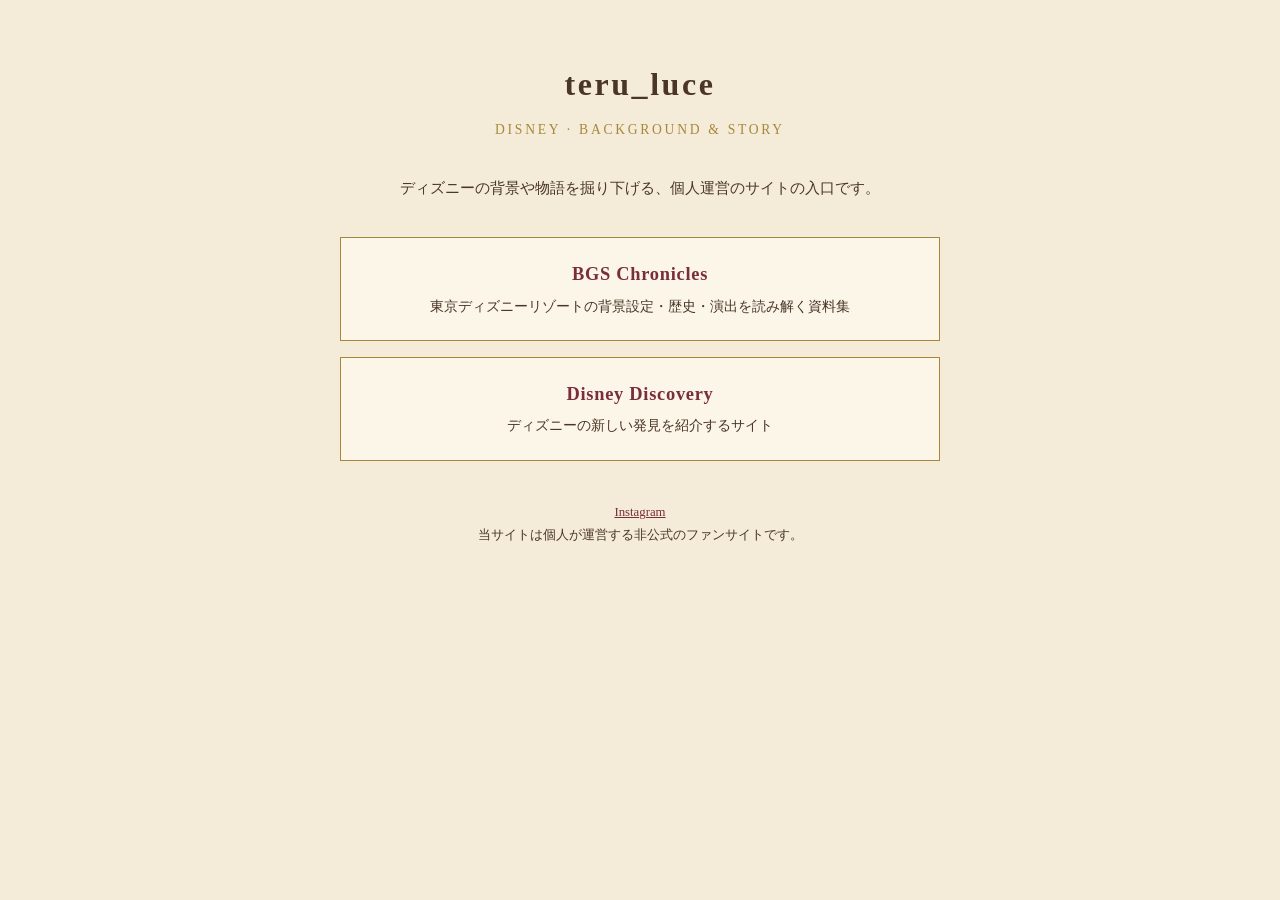
==== index.html @ 6337cf61 "Add initial index.html for teru_luce site" ====
<!DOCTYPE html>
<html lang="ja">
<head>
<meta charset="UTF-8">
<meta name="viewport" content="width=device-width, initial-scale=1.0">
<title>teru_luce｜ディズニーの背景と物語を読み解くサイト</title>
<meta name="description" content="teru_luce が運営するディズニー系サイトの入口。東京ディズニーリゾートの背景設定を掘り下げる「BGS Chronicles」と、「Disney Discovery」へご案内します。">
<link rel="canonical" href="https://teruluce.github.io/">
<meta name="robots" content="index, follow">
<meta property="og:type" content="website">
<meta property="og:site_name" content="teru_luce">
<meta property="og:title" content="teru_luce">
<meta property="og:description" content="ディズニーの背景と物語を読み解くサイトの入口。">
<meta property="og:url" content="https://teruluce.github.io/">
<meta property="og:locale" content="ja_JP">
<script type="application/ld+json">
{
  "@context": "https://schema.org",
  "@type": "WebSite",
  "name": "teru_luce",
  "alternateName": "teru_luce_",
  "url": "https://teruluce.github.io/"
}
</script>
<style>
  :root { --paper:#f4ecd8; --ink:#4a3526; --burgundy:#7a2e3a; --gold:#a8873d; }
  * { box-sizing: border-box; }
  body { margin:0; background:var(--paper); color:var(--ink);
         font-family: "Hiragino Mincho ProN","Yu Mincho",Georgia,serif;
         line-height:1.8; }
  main { max-width:640px; margin:0 auto; padding:56px 20px 40px; text-align:center; }
  h1 { font-size:2rem; letter-spacing:.08em; margin:0 0 4px; }
  .sub { color:var(--gold); font-size:.85rem; letter-spacing:.2em; margin-bottom:32px; }
  .lead { font-size:.95rem; margin-bottom:36px; }
  .card { display:block; text-decoration:none; color:inherit; background:#fbf6e8;
          border:1px solid var(--gold); padding:20px 18px; margin:0 0 16px; }
  .card strong { display:block; color:var(--burgundy); font-size:1.15rem; letter-spacing:.04em; }
  .card span { font-size:.88rem; }
  .card:hover { background:#fff; }
  footer { margin-top:40px; font-size:.8rem; }
  footer a { color:var(--burgundy); }
</style>
</head>
<body>
<main>
  <h1>teru_luce</h1>
  <div class="sub">DISNEY · BACKGROUND &amp; STORY</div>
  <p class="lead">ディズニーの背景や物語を掘り下げる、個人運営のサイトの入口です。</p>

  <a class="card" href="https://teruluce.github.io/disney-bgs/">
    <strong>BGS Chronicles</strong>
    <span>東京ディズニーリゾートの背景設定・歴史・演出を読み解く資料集</span>
  </a>

  <a class="card" href="https://teruluce.github.io/disney-discovery/">
    <strong>Disney Discovery</strong>
    <span>ディズニーの新しい発見を紹介するサイト</span>
  </a>

  <footer>
    <a href="https://www.instagram.com/teru_luce_">Instagram</a><br>
    当サイトは個人が運営する非公式のファンサイトです。
  </footer>
</main>
</body>
</html>
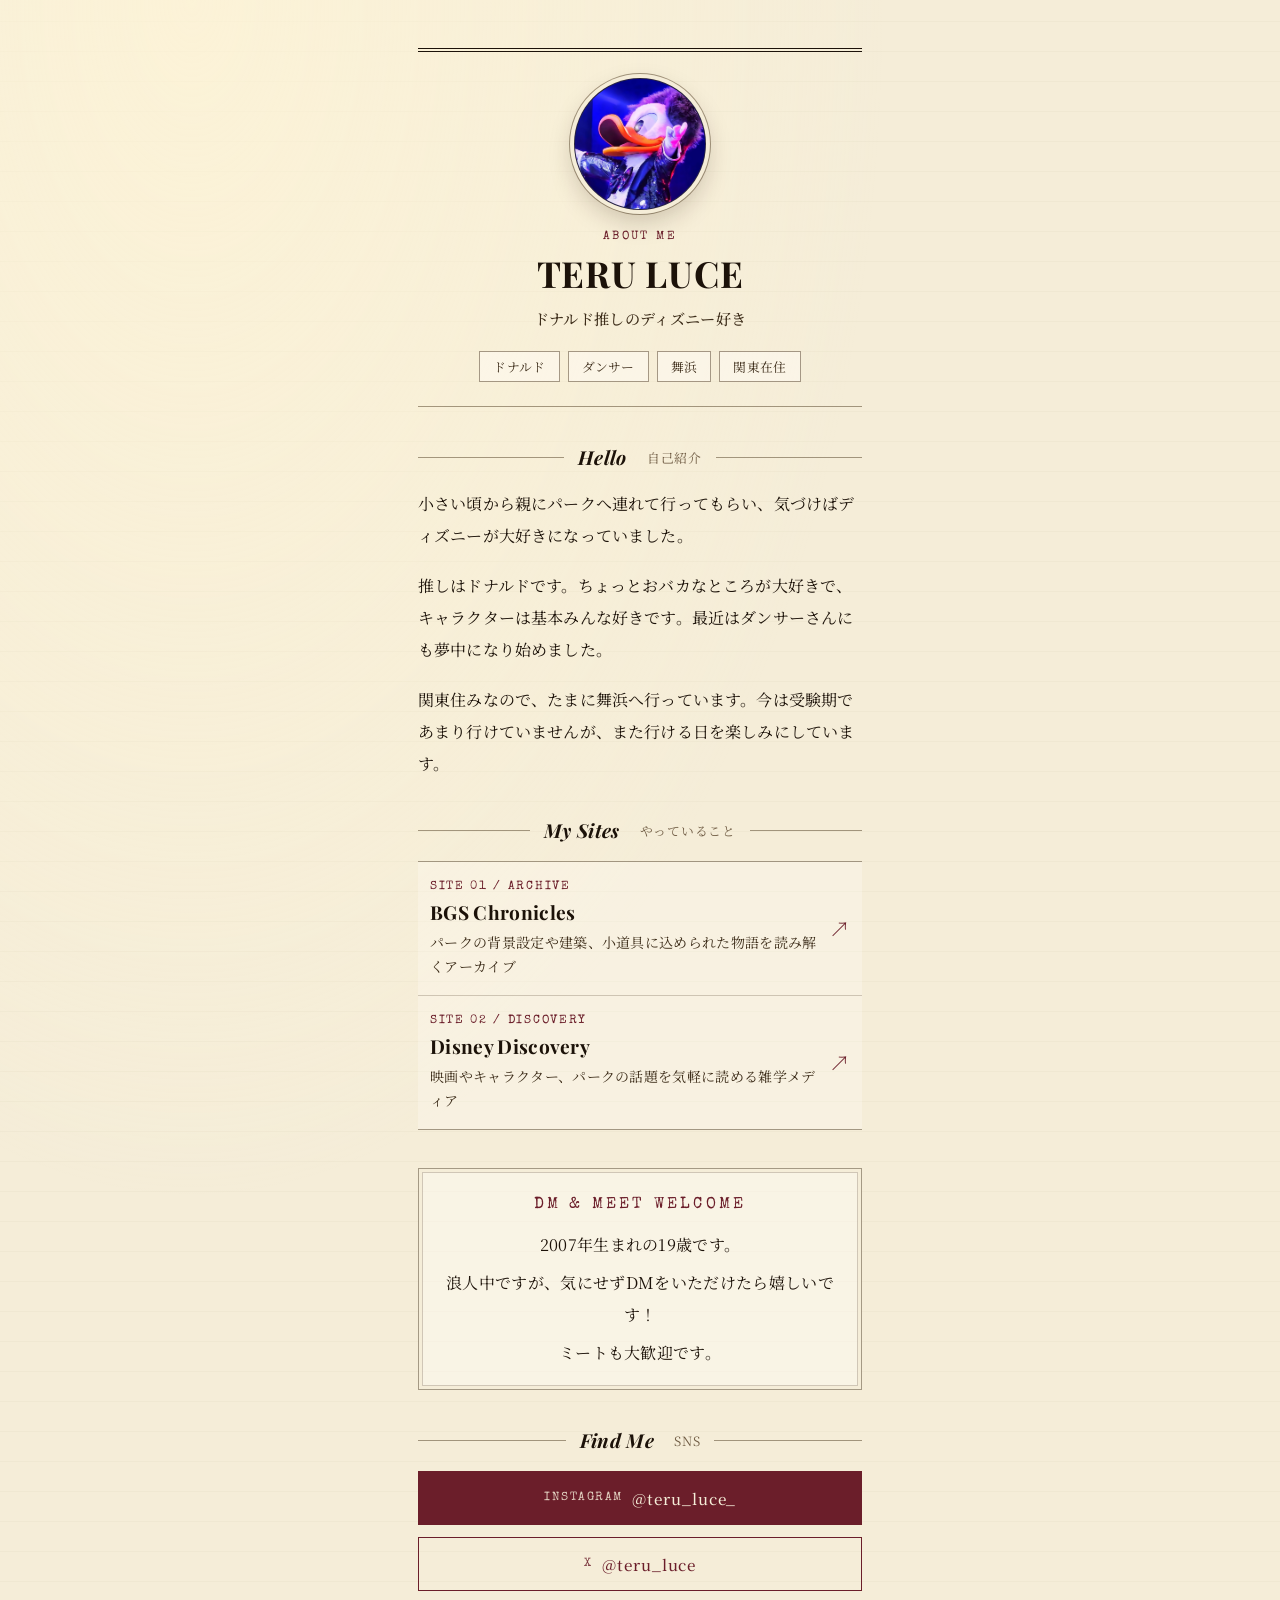
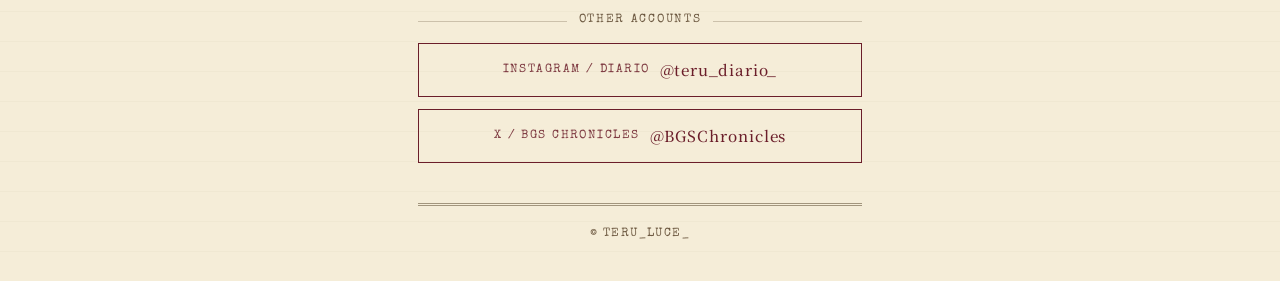
==== commit 32f57d64: "Add files via upload" ====
--- a/index.html
+++ b/index.html
@@ -1,66 +1,372 @@
 <!DOCTYPE html>
 <html lang="ja">
 <head>
-<meta charset="UTF-8">
-<meta name="viewport" content="width=device-width, initial-scale=1.0">
-<title>teru_luce｜ディズニーの背景と物語を読み解くサイト</title>
-<meta name="description" content="teru_luce が運営するディズニー系サイトの入口。東京ディズニーリゾートの背景設定を掘り下げる「BGS Chronicles」と、「Disney Discovery」へご案内します。">
-<link rel="canonical" href="https://teruluce.github.io/">
-<meta name="robots" content="index, follow">
-<meta property="og:type" content="website">
-<meta property="og:site_name" content="teru_luce">
-<meta property="og:title" content="teru_luce">
-<meta property="og:description" content="ディズニーの背景と物語を読み解くサイトの入口。">
-<meta property="og:url" content="https://teruluce.github.io/">
-<meta property="og:locale" content="ja_JP">
-<script type="application/ld+json">
-{
-  "@context": "https://schema.org",
-  "@type": "WebSite",
-  "name": "teru_luce",
-  "alternateName": "teru_luce_",
-  "url": "https://teruluce.github.io/"
-}
-</script>
-<style>
-  :root { --paper:#f4ecd8; --ink:#4a3526; --burgundy:#7a2e3a; --gold:#a8873d; }
-  * { box-sizing: border-box; }
-  body { margin:0; background:var(--paper); color:var(--ink);
-         font-family: "Hiragino Mincho ProN","Yu Mincho",Georgia,serif;
-         line-height:1.8; }
-  main { max-width:640px; margin:0 auto; padding:56px 20px 40px; text-align:center; }
-  h1 { font-size:2rem; letter-spacing:.08em; margin:0 0 4px; }
-  .sub { color:var(--gold); font-size:.85rem; letter-spacing:.2em; margin-bottom:32px; }
-  .lead { font-size:.95rem; margin-bottom:36px; }
-  .card { display:block; text-decoration:none; color:inherit; background:#fbf6e8;
-          border:1px solid var(--gold); padding:20px 18px; margin:0 0 16px; }
-  .card strong { display:block; color:var(--burgundy); font-size:1.15rem; letter-spacing:.04em; }
-  .card span { font-size:.88rem; }
-  .card:hover { background:#fff; }
-  footer { margin-top:40px; font-size:.8rem; }
-  footer a { color:var(--burgundy); }
-</style>
+  <meta charset="UTF-8">
+  <meta name="viewport" content="width=device-width, initial-scale=1, viewport-fit=cover">
+  <title>TERU LUCE｜ドナルド推しのディズニー好き</title>
+  <meta name="description" content="ドナルド推しのディズニー好き、TERU LUCEの自己紹介ページ。パークの背景を読み解くBGS Chroniclesと、雑学メディアDisney Discoveryを運営しています。DM・ミート歓迎。">
+  <meta name="author" content="TERU_LUCE_">
+  <meta name="robots" content="index, follow">
+  <link rel="canonical" href="https://teruluce.github.io/aboutme/">
+  <link rel="icon" href="favicon.svg" type="image/svg+xml">
+  <meta property="og:type" content="profile">
+  <meta property="og:url" content="https://teruluce.github.io/aboutme/">
+  <meta property="og:title" content="TERU LUCE｜ドナルド推しのディズニー好き">
+  <meta property="og:description" content="ドナルド推しのディズニー好きの自己紹介と、運営しているディズニーサイトのご案内。">
+  <meta property="og:image" content="https://teruluce.github.io/aboutme/teru-profile-card.jpg">
+  <meta property="og:image:alt" content="ステージ衣装のドナルドダック">
+  <meta property="og:site_name" content="TERU LUCE">
+  <meta property="og:locale" content="ja_JP">
+  <meta name="twitter:card" content="summary_large_image">
+  <meta name="twitter:title" content="TERU LUCE｜ドナルド推しのディズニー好き">
+  <meta name="twitter:description" content="ドナルド推しのディズニー好きの自己紹介と、運営しているディズニーサイトのご案内。">
+  <meta name="twitter:image" content="https://teruluce.github.io/aboutme/teru-profile-card.jpg">
+  <meta name="twitter:image:alt" content="ステージ衣装のドナルドダック">
+  <meta name="theme-color" content="#f5edd8">
+  <link rel="preconnect" href="https://fonts.googleapis.com">
+  <link rel="preconnect" href="https://fonts.gstatic.com" crossorigin>
+  <link href="https://fonts.googleapis.com/css2?family=Noto+Serif+JP:wght@300;400;500;600&family=Playfair+Display:ital,wght@0,600;0,700;1,600&family=Special+Elite&display=swap" rel="stylesheet">
+  <style>
+    :root {
+      color-scheme: light;
+      --paper: #f5edd8;
+      --ink: #1c1209;
+      --ink-soft: #3d2d1a;
+      --bordeaux: #6b1e2a;
+      --muted: #6e5a42;
+      --border: rgba(60, 40, 15, .22);
+      --border-strong: rgba(60, 40, 15, .45);
+      --ease: cubic-bezier(.16, 1, .3, 1);
+    }
+    *, *::before, *::after { box-sizing: border-box; }
+    html { background: var(--paper); -webkit-text-size-adjust: 100%; text-size-adjust: 100%; }
+    body {
+      margin: 0;
+      color: var(--ink);
+      font-family: "Noto Serif JP", serif;
+      font-weight: 400;
+      line-height: 1.9;
+      letter-spacing: .02em;
+      -webkit-font-smoothing: antialiased;
+      background:
+        radial-gradient(ellipse at 15% 0%, rgba(255, 245, 215, .7), transparent 45%),
+        repeating-linear-gradient(0deg, transparent 0 29px, rgba(88, 65, 34, .03) 29px 30px),
+        var(--paper);
+      min-height: 100vh;
+    }
+    a { color: inherit; }
+    img { -webkit-user-drag: none; -webkit-touch-callout: none; }
+    :focus-visible { outline: 2px solid var(--bordeaux); outline-offset: 3px; }
+
+    .wrap {
+      width: 100%;
+      max-width: 480px;
+      margin: 0 auto;
+      padding: 22px 18px calc(36px + env(safe-area-inset-bottom));
+    }
+
+    /* ---------- プロフィールヘッダー ---------- */
+    .hero {
+      text-align: center;
+      border-top: 4px double var(--ink);
+      border-bottom: 1px solid var(--border-strong);
+      padding: 26px 0 24px;
+    }
+    .avatar {
+      position: relative;
+      width: 132px;
+      height: 132px;
+      margin: 0 auto 18px;
+      border-radius: 50%;
+      overflow: hidden;
+      background: #1a1f6b;
+      border: 1px solid var(--border-strong);
+      box-shadow: 0 0 0 4px var(--paper), 0 0 0 5px var(--border-strong), 0 10px 26px rgba(40, 20, 5, .22);
+    }
+    .avatar img {
+      display: block;
+      width: 100%;
+      height: 100%;
+      object-fit: cover;
+      transform: scale(1.4);
+      transform-origin: 85% 15%;
+    }
+    .eyebrow {
+      font: 12px/1.6 "Special Elite", monospace;
+      letter-spacing: .2em;
+      color: var(--bordeaux);
+      margin: 0 0 6px;
+    }
+    h1 {
+      margin: 0;
+      font: 700 2.25rem/1.15 "Playfair Display", serif;
+      letter-spacing: .02em;
+    }
+    .tagline {
+      margin: 10px 0 0;
+      font-size: .95rem;
+      font-weight: 500;
+      color: var(--ink-soft);
+    }
+    .chips {
+      display: flex;
+      flex-wrap: wrap;
+      justify-content: center;
+      gap: 8px;
+      margin: 18px 0 0;
+      padding: 0;
+      list-style: none;
+    }
+    .chips li {
+      padding: 3px 13px;
+      border: 1px solid var(--border-strong);
+      background: rgba(255, 252, 245, .5);
+      font-size: .8rem;
+      line-height: 1.8;
+      color: var(--ink-soft);
+    }
+
+    /* ---------- セクション共通 ---------- */
+    .section { margin-top: 38px; }
+    .section-title {
+      display: flex;
+      align-items: center;
+      gap: 14px;
+      margin: 0 0 18px;
+      font: italic 700 1.2rem/1.3 "Playfair Display", serif;
+      justify-content: center;
+    }
+    .section-title::before, .section-title::after {
+      content: "";
+      flex: 1;
+      height: 1px;
+      background: var(--border-strong);
+    }
+    .section-title small {
+      font: 400 .8rem "Noto Serif JP", serif;
+      font-style: normal;
+      color: var(--muted);
+      margin-left: 6px;
+      letter-spacing: .06em;
+    }
+
+    /* ---------- 自己紹介 ---------- */
+    .about p {
+      margin: 0 0 1.1em;
+      font-size: 1rem;
+      line-height: 2;
+      letter-spacing: .01em;
+    }
+    .about p:last-child { margin-bottom: 0; }
+
+    /* ---------- サイト（about me の行スタイル） ---------- */
+    .row-list {
+      margin: 0;
+      padding: 0;
+      list-style: none;
+      border-top: 1px solid var(--border-strong);
+      border-bottom: 1px solid var(--border-strong);
+      background: rgba(255, 252, 245, .3);
+    }
+    .row-list li + li { border-top: 1px solid var(--border); }
+    .row {
+      display: grid;
+      grid-template-columns: 1fr auto;
+      align-items: center;
+      column-gap: 12px;
+      min-height: 76px;
+      padding: 16px 12px;
+      text-decoration: none;
+      -webkit-tap-highlight-color: rgba(107, 30, 42, .12);
+      transition: background .2s;
+    }
+    .row:active, .row:hover { background: rgba(107, 30, 42, .06); }
+    .row-label {
+      font: 12px/1.6 "Special Elite", monospace;
+      letter-spacing: .14em;
+      color: var(--bordeaux);
+    }
+    .row-title {
+      font: 700 1.2rem/1.4 "Playfair Display", serif;
+      margin: 2px 0 4px;
+    }
+    .row-desc {
+      font-size: .875rem;
+      line-height: 1.75;
+      color: var(--ink-soft);
+    }
+    .row-arrow {
+      font-size: 1.3rem;
+      color: var(--bordeaux);
+      line-height: 1;
+    }
+
+    /* ---------- メッセージ ---------- */
+    .message {
+      padding: 20px 18px;
+      border: 1px solid var(--border-strong);
+      background: rgba(255, 252, 245, .45);
+      box-shadow: inset 0 0 0 3px var(--paper), inset 0 0 0 4px var(--border);
+      text-align: center;
+    }
+    .message .eyebrow { margin-bottom: 8px; }
+    .message p { margin: 0; font-size: 1rem; line-height: 2; }
+    .message p + p { margin-top: .4em; }
+
+    /* ---------- SNS ---------- */
+    .sns { display: flex; flex-direction: column; gap: 12px; }
+    .sns-btn {
+      display: flex;
+      align-items: center;
+      justify-content: center;
+      gap: 10px;
+      min-height: 54px;
+      padding: 12px 16px;
+      border: 1px solid var(--bordeaux);
+      background: var(--bordeaux);
+      color: var(--paper);
+      text-decoration: none;
+      font: 500 .95rem/1.4 "Noto Serif JP", serif;
+      letter-spacing: .06em;
+      -webkit-tap-highlight-color: transparent;
+      transition: transform .2s var(--ease), background .2s;
+    }
+    .sns-btn:active { transform: scale(.985); background: #501b24; }
+    .sns-btn.alt { background: transparent; color: var(--bordeaux); }
+    .sns-btn.alt:active { background: rgba(107, 30, 42, .08); }
+    .sns-btn span:first-child { font: 12px "Special Elite", monospace; letter-spacing: .12em; opacity: .85; }
+    .sns-divider {
+      display: flex;
+      align-items: center;
+      gap: 12px;
+      margin: 8px 0 0;
+    }
+    .sns-divider::before, .sns-divider::after {
+      content: "";
+      flex: 1;
+      height: 1px;
+      background: var(--border);
+    }
+    .sns-divider em {
+      font: normal 12px/1.6 "Special Elite", monospace;
+      letter-spacing: .14em;
+      color: var(--muted);
+    }
+
+    /* ---------- フッター ---------- */
+    footer {
+      margin-top: 40px;
+      padding-top: 18px;
+      border-top: 3px double var(--border-strong);
+      text-align: center;
+      font: 12px/1.8 "Special Elite", monospace;
+      letter-spacing: .1em;
+      color: var(--muted);
+    }
+
+    /* ---------- 表示アニメ ---------- */
+    @media (prefers-reduced-motion: no-preference) {
+      .hero, .section {
+        animation: rise .7s var(--ease) both;
+      }
+      .section:nth-of-type(1) { animation-delay: .08s; }
+      .section:nth-of-type(2) { animation-delay: .16s; }
+      .section:nth-of-type(3) { animation-delay: .24s; }
+      .section:nth-of-type(4) { animation-delay: .32s; }
+      @keyframes rise {
+        from { opacity: 0; transform: translateY(14px); }
+        to { opacity: 1; transform: none; }
+      }
+    }
+
+    /* 小さい画面 */
+    @media (max-width: 360px) {
+      .wrap { padding-left: 14px; padding-right: 14px; }
+      h1 { font-size: 2rem; }
+    }
+    /* 大きい画面でも中央のカラムとして見せる */
+    @media (min-width: 641px) {
+      .wrap { padding-top: 48px; }
+    }
+  </style>
 </head>
 <body>
-<main>
-  <h1>teru_luce</h1>
-  <div class="sub">DISNEY · BACKGROUND &amp; STORY</div>
-  <p class="lead">ディズニーの背景や物語を掘り下げる、個人運営のサイトの入口です。</p>
-
-  <a class="card" href="https://teruluce.github.io/disney-bgs/">
-    <strong>BGS Chronicles</strong>
-    <span>東京ディズニーリゾートの背景設定・歴史・演出を読み解く資料集</span>
-  </a>
-
-  <a class="card" href="https://teruluce.github.io/disney-discovery/">
-    <strong>Disney Discovery</strong>
-    <span>ディズニーの新しい発見を紹介するサイト</span>
-  </a>
-
-  <footer>
-    <a href="https://www.instagram.com/teru_luce_">Instagram</a><br>
-    当サイトは個人が運営する非公式のファンサイトです。
-  </footer>
-</main>
+  <main class="wrap">
+
+    <header class="hero">
+      <div class="avatar">
+        <img src="teru-profile.jpg" alt="ステージ衣装を着たドナルドダック" width="132" height="132" decoding="async" fetchpriority="high">
+      </div>
+      <p class="eyebrow">ABOUT ME</p>
+      <h1>TERU LUCE</h1>
+      <p class="tagline">ドナルド推しのディズニー好き</p>
+      <ul class="chips" aria-label="好きなもの">
+        <li>ドナルド</li>
+        <li>ダンサー</li>
+        <li>舞浜</li>
+        <li>関東在住</li>
+      </ul>
+    </header>
+
+    <section class="section about" aria-label="自己紹介">
+      <h2 class="section-title">Hello<small>自己紹介</small></h2>
+      <p>小さい頃から親にパークへ連れて行ってもらい、気づけばディズニーが大好きになっていました。</p>
+      <p>推しはドナルドです。ちょっとおバカなところが大好きで、キャラクターは基本みんな好きです。最近はダンサーさんにも夢中になり始めました。</p>
+      <p>関東住みなので、たまに舞浜へ行っています。今は受験期であまり行けていませんが、また行ける日を楽しみにしています。</p>
+    </section>
+
+    <section class="section" aria-label="運営しているサイト">
+      <h2 class="section-title">My Sites<small>やっていること</small></h2>
+      <ul class="row-list">
+        <li>
+          <a class="row" href="https://teruluce.github.io/disney-bgs/">
+            <div>
+              <div class="row-label">SITE 01 / ARCHIVE</div>
+              <div class="row-title">BGS Chronicles</div>
+              <div class="row-desc">パークの背景設定や建築、小道具に込められた物語を読み解くアーカイブ</div>
+            </div>
+            <span class="row-arrow" aria-hidden="true">↗</span>
+          </a>
+        </li>
+        <li>
+          <a class="row" href="https://teruluce.github.io/disney-discovery/">
+            <div>
+              <div class="row-label">SITE 02 / DISCOVERY</div>
+              <div class="row-title">Disney Discovery</div>
+              <div class="row-desc">映画やキャラクター、パークの話題を気軽に読める雑学メディア</div>
+            </div>
+            <span class="row-arrow" aria-hidden="true">↗</span>
+          </a>
+        </li>
+      </ul>
+    </section>
+
+    <section class="section" aria-label="メッセージ">
+      <div class="message">
+        <p class="eyebrow">DM &amp; MEET WELCOME</p>
+        <p>2007年生まれの19歳です。</p>
+        <p>浪人中ですが、気にせずDMをいただけたら嬉しいです！</p>
+        <p>ミートも大歓迎です。</p>
+      </div>
+    </section>
+
+    <section class="section" aria-label="SNS">
+      <h2 class="section-title">Find Me<small>SNS</small></h2>
+      <div class="sns">
+        <a class="sns-btn" href="https://www.instagram.com/teru_luce_/" target="_blank" rel="noopener noreferrer"><span>INSTAGRAM</span><span>@teru_luce_</span></a>
+        <a class="sns-btn alt" href="https://x.com/teru_luce" target="_blank" rel="noopener noreferrer"><span>X</span><span>@teru_luce</span></a>
+
+        <div class="sns-divider" role="separator"><em>OTHER ACCOUNTS</em></div>
+
+        <a class="sns-btn alt" href="https://www.instagram.com/teru_diario_/" target="_blank" rel="noopener noreferrer"><span>INSTAGRAM / DIARIO</span><span>@teru_diario_</span></a>
+        <a class="sns-btn alt" href="https://x.com/BGSChronicles" target="_blank" rel="noopener noreferrer"><span>X / BGS CHRONICLES</span><span>@BGSChronicles</span></a>
+      </div>
+    </section>
+
+    <footer>
+      <span>&copy; TERU_LUCE_</span>
+    </footer>
+
+  </main>
 </body>
 </html>
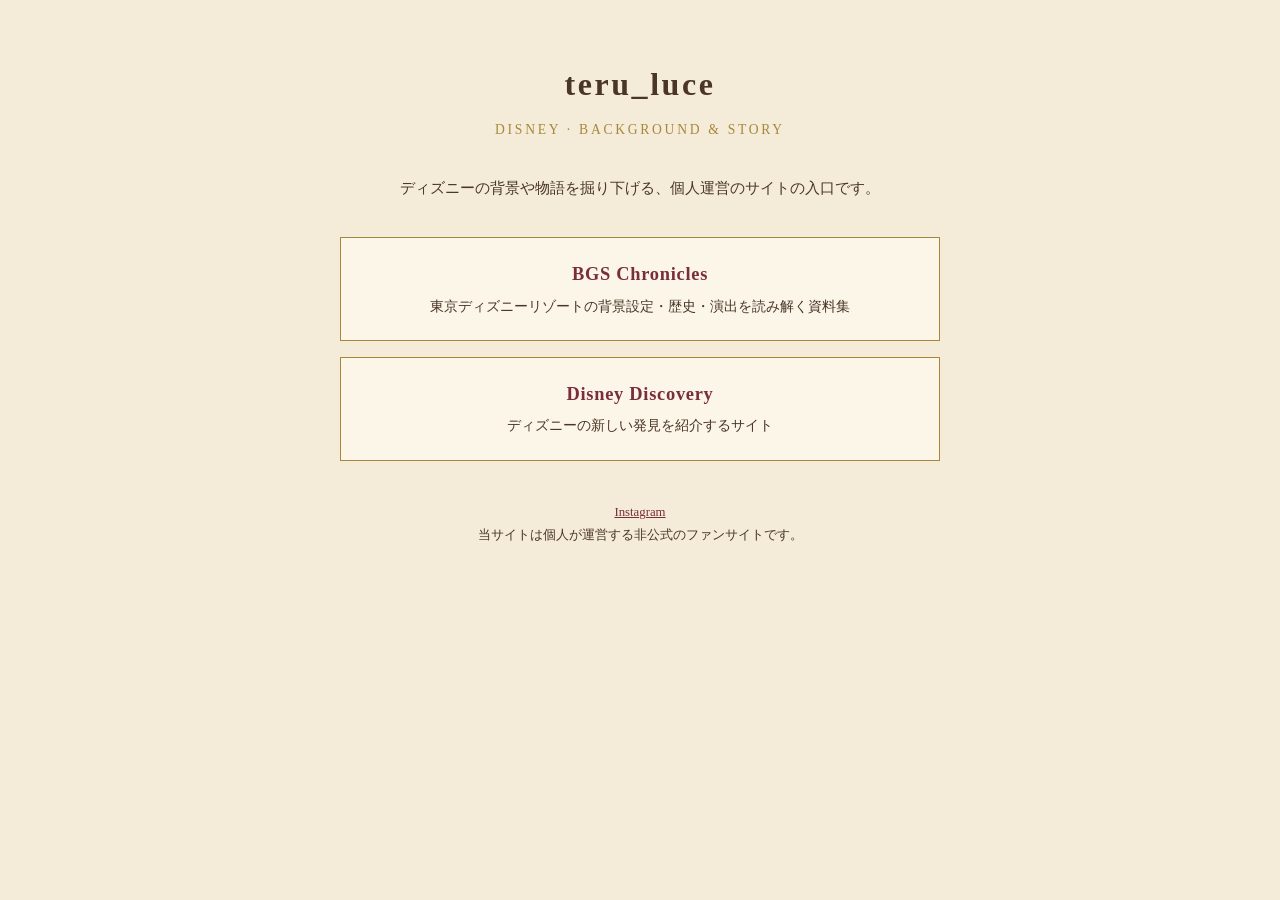
==== commit 86021cae: "Move profile page to /aboutme/ and restore root index The upload put the profile page's files at the" ====
--- a/index.html
+++ b/index.html
@@ -1,372 +1,67 @@
 <!DOCTYPE html>
 <html lang="ja">
 <head>
-  <meta charset="UTF-8">
-  <meta name="viewport" content="width=device-width, initial-scale=1, viewport-fit=cover">
-  <title>TERU LUCE｜ドナルド推しのディズニー好き</title>
-  <meta name="description" content="ドナルド推しのディズニー好き、TERU LUCEの自己紹介ページ。パークの背景を読み解くBGS Chroniclesと、雑学メディアDisney Discoveryを運営しています。DM・ミート歓迎。">
-  <meta name="author" content="TERU_LUCE_">
-  <meta name="robots" content="index, follow">
-  <link rel="canonical" href="https://teruluce.github.io/aboutme/">
-  <link rel="icon" href="favicon.svg" type="image/svg+xml">
-  <meta property="og:type" content="profile">
-  <meta property="og:url" content="https://teruluce.github.io/aboutme/">
-  <meta property="og:title" content="TERU LUCE｜ドナルド推しのディズニー好き">
-  <meta property="og:description" content="ドナルド推しのディズニー好きの自己紹介と、運営しているディズニーサイトのご案内。">
-  <meta property="og:image" content="https://teruluce.github.io/aboutme/teru-profile-card.jpg">
-  <meta property="og:image:alt" content="ステージ衣装のドナルドダック">
-  <meta property="og:site_name" content="TERU LUCE">
-  <meta property="og:locale" content="ja_JP">
-  <meta name="twitter:card" content="summary_large_image">
-  <meta name="twitter:title" content="TERU LUCE｜ドナルド推しのディズニー好き">
-  <meta name="twitter:description" content="ドナルド推しのディズニー好きの自己紹介と、運営しているディズニーサイトのご案内。">
-  <meta name="twitter:image" content="https://teruluce.github.io/aboutme/teru-profile-card.jpg">
-  <meta name="twitter:image:alt" content="ステージ衣装のドナルドダック">
-  <meta name="theme-color" content="#f5edd8">
-  <link rel="preconnect" href="https://fonts.googleapis.com">
-  <link rel="preconnect" href="https://fonts.gstatic.com" crossorigin>
-  <link href="https://fonts.googleapis.com/css2?family=Noto+Serif+JP:wght@300;400;500;600&family=Playfair+Display:ital,wght@0,600;0,700;1,600&family=Special+Elite&display=swap" rel="stylesheet">
-  <style>
-    :root {
-      color-scheme: light;
-      --paper: #f5edd8;
-      --ink: #1c1209;
-      --ink-soft: #3d2d1a;
-      --bordeaux: #6b1e2a;
-      --muted: #6e5a42;
-      --border: rgba(60, 40, 15, .22);
-      --border-strong: rgba(60, 40, 15, .45);
-      --ease: cubic-bezier(.16, 1, .3, 1);
-    }
-    *, *::before, *::after { box-sizing: border-box; }
-    html { background: var(--paper); -webkit-text-size-adjust: 100%; text-size-adjust: 100%; }
-    body {
-      margin: 0;
-      color: var(--ink);
-      font-family: "Noto Serif JP", serif;
-      font-weight: 400;
-      line-height: 1.9;
-      letter-spacing: .02em;
-      -webkit-font-smoothing: antialiased;
-      background:
-        radial-gradient(ellipse at 15% 0%, rgba(255, 245, 215, .7), transparent 45%),
-        repeating-linear-gradient(0deg, transparent 0 29px, rgba(88, 65, 34, .03) 29px 30px),
-        var(--paper);
-      min-height: 100vh;
-    }
-    a { color: inherit; }
-    img { -webkit-user-drag: none; -webkit-touch-callout: none; }
-    :focus-visible { outline: 2px solid var(--bordeaux); outline-offset: 3px; }
-
-    .wrap {
-      width: 100%;
-      max-width: 480px;
-      margin: 0 auto;
-      padding: 22px 18px calc(36px + env(safe-area-inset-bottom));
-    }
-
-    /* ---------- プロフィールヘッダー ---------- */
-    .hero {
-      text-align: center;
-      border-top: 4px double var(--ink);
-      border-bottom: 1px solid var(--border-strong);
-      padding: 26px 0 24px;
-    }
-    .avatar {
-      position: relative;
-      width: 132px;
-      height: 132px;
-      margin: 0 auto 18px;
-      border-radius: 50%;
-      overflow: hidden;
-      background: #1a1f6b;
-      border: 1px solid var(--border-strong);
-      box-shadow: 0 0 0 4px var(--paper), 0 0 0 5px var(--border-strong), 0 10px 26px rgba(40, 20, 5, .22);
-    }
-    .avatar img {
-      display: block;
-      width: 100%;
-      height: 100%;
-      object-fit: cover;
-      transform: scale(1.4);
-      transform-origin: 85% 15%;
-    }
-    .eyebrow {
-      font: 12px/1.6 "Special Elite", monospace;
-      letter-spacing: .2em;
-      color: var(--bordeaux);
-      margin: 0 0 6px;
-    }
-    h1 {
-      margin: 0;
-      font: 700 2.25rem/1.15 "Playfair Display", serif;
-      letter-spacing: .02em;
-    }
-    .tagline {
-      margin: 10px 0 0;
-      font-size: .95rem;
-      font-weight: 500;
-      color: var(--ink-soft);
-    }
-    .chips {
-      display: flex;
-      flex-wrap: wrap;
-      justify-content: center;
-      gap: 8px;
-      margin: 18px 0 0;
-      padding: 0;
-      list-style: none;
-    }
-    .chips li {
-      padding: 3px 13px;
-      border: 1px solid var(--border-strong);
-      background: rgba(255, 252, 245, .5);
-      font-size: .8rem;
-      line-height: 1.8;
-      color: var(--ink-soft);
-    }
-
-    /* ---------- セクション共通 ---------- */
-    .section { margin-top: 38px; }
-    .section-title {
-      display: flex;
-      align-items: center;
-      gap: 14px;
-      margin: 0 0 18px;
-      font: italic 700 1.2rem/1.3 "Playfair Display", serif;
-      justify-content: center;
-    }
-    .section-title::before, .section-title::after {
-      content: "";
-      flex: 1;
-      height: 1px;
-      background: var(--border-strong);
-    }
-    .section-title small {
-      font: 400 .8rem "Noto Serif JP", serif;
-      font-style: normal;
-      color: var(--muted);
-      margin-left: 6px;
-      letter-spacing: .06em;
-    }
-
-    /* ---------- 自己紹介 ---------- */
-    .about p {
-      margin: 0 0 1.1em;
-      font-size: 1rem;
-      line-height: 2;
-      letter-spacing: .01em;
-    }
-    .about p:last-child { margin-bottom: 0; }
-
-    /* ---------- サイト（about me の行スタイル） ---------- */
-    .row-list {
-      margin: 0;
-      padding: 0;
-      list-style: none;
-      border-top: 1px solid var(--border-strong);
-      border-bottom: 1px solid var(--border-strong);
-      background: rgba(255, 252, 245, .3);
-    }
-    .row-list li + li { border-top: 1px solid var(--border); }
-    .row {
-      display: grid;
-      grid-template-columns: 1fr auto;
-      align-items: center;
-      column-gap: 12px;
-      min-height: 76px;
-      padding: 16px 12px;
-      text-decoration: none;
-      -webkit-tap-highlight-color: rgba(107, 30, 42, .12);
-      transition: background .2s;
-    }
-    .row:active, .row:hover { background: rgba(107, 30, 42, .06); }
-    .row-label {
-      font: 12px/1.6 "Special Elite", monospace;
-      letter-spacing: .14em;
-      color: var(--bordeaux);
-    }
-    .row-title {
-      font: 700 1.2rem/1.4 "Playfair Display", serif;
-      margin: 2px 0 4px;
-    }
-    .row-desc {
-      font-size: .875rem;
-      line-height: 1.75;
-      color: var(--ink-soft);
-    }
-    .row-arrow {
-      font-size: 1.3rem;
-      color: var(--bordeaux);
-      line-height: 1;
-    }
-
-    /* ---------- メッセージ ---------- */
-    .message {
-      padding: 20px 18px;
-      border: 1px solid var(--border-strong);
-      background: rgba(255, 252, 245, .45);
-      box-shadow: inset 0 0 0 3px var(--paper), inset 0 0 0 4px var(--border);
-      text-align: center;
-    }
-    .message .eyebrow { margin-bottom: 8px; }
-    .message p { margin: 0; font-size: 1rem; line-height: 2; }
-    .message p + p { margin-top: .4em; }
-
-    /* ---------- SNS ---------- */
-    .sns { display: flex; flex-direction: column; gap: 12px; }
-    .sns-btn {
-      display: flex;
-      align-items: center;
-      justify-content: center;
-      gap: 10px;
-      min-height: 54px;
-      padding: 12px 16px;
-      border: 1px solid var(--bordeaux);
-      background: var(--bordeaux);
-      color: var(--paper);
-      text-decoration: none;
-      font: 500 .95rem/1.4 "Noto Serif JP", serif;
-      letter-spacing: .06em;
-      -webkit-tap-highlight-color: transparent;
-      transition: transform .2s var(--ease), background .2s;
-    }
-    .sns-btn:active { transform: scale(.985); background: #501b24; }
-    .sns-btn.alt { background: transparent; color: var(--bordeaux); }
-    .sns-btn.alt:active { background: rgba(107, 30, 42, .08); }
-    .sns-btn span:first-child { font: 12px "Special Elite", monospace; letter-spacing: .12em; opacity: .85; }
-    .sns-divider {
-      display: flex;
-      align-items: center;
-      gap: 12px;
-      margin: 8px 0 0;
-    }
-    .sns-divider::before, .sns-divider::after {
-      content: "";
-      flex: 1;
-      height: 1px;
-      background: var(--border);
-    }
-    .sns-divider em {
-      font: normal 12px/1.6 "Special Elite", monospace;
-      letter-spacing: .14em;
-      color: var(--muted);
-    }
-
-    /* ---------- フッター ---------- */
-    footer {
-      margin-top: 40px;
-      padding-top: 18px;
-      border-top: 3px double var(--border-strong);
-      text-align: center;
-      font: 12px/1.8 "Special Elite", monospace;
-      letter-spacing: .1em;
-      color: var(--muted);
-    }
-
-    /* ---------- 表示アニメ ---------- */
-    @media (prefers-reduced-motion: no-preference) {
-      .hero, .section {
-        animation: rise .7s var(--ease) both;
-      }
-      .section:nth-of-type(1) { animation-delay: .08s; }
-      .section:nth-of-type(2) { animation-delay: .16s; }
-      .section:nth-of-type(3) { animation-delay: .24s; }
-      .section:nth-of-type(4) { animation-delay: .32s; }
-      @keyframes rise {
-        from { opacity: 0; transform: translateY(14px); }
-        to { opacity: 1; transform: none; }
-      }
-    }
-
-    /* 小さい画面 */
-    @media (max-width: 360px) {
-      .wrap { padding-left: 14px; padding-right: 14px; }
-      h1 { font-size: 2rem; }
-    }
-    /* 大きい画面でも中央のカラムとして見せる */
-    @media (min-width: 641px) {
-      .wrap { padding-top: 48px; }
-    }
-  </style>
+<meta charset="UTF-8">
+<meta name="viewport" content="width=device-width, initial-scale=1.0">
+<title>teru_luce｜ディズニーの背景と物語を読み解くサイト</title>
+<meta name="description" content="teru_luce が運営するディズニー系サイトの入口。東京ディズニーリゾートの背景設定を掘り下げる「BGS Chronicles」と、「Disney Discovery」へご案内します。">
+<link rel="canonical" href="https://teruluce.github.io/">
+<meta name="robots" content="index, follow">
+<meta name="google-site-verification" content="zLBYiGLGMSOyAt6KTi6eiYIEG0wV0U4FlxwKekiUQoc" />
+<meta property="og:type" content="website">
+<meta property="og:site_name" content="teru_luce">
+<meta property="og:title" content="teru_luce">
+<meta property="og:description" content="ディズニーの背景と物語を読み解くサイトの入口。">
+<meta property="og:url" content="https://teruluce.github.io/">
+<meta property="og:locale" content="ja_JP">
+<script type="application/ld+json">
+{
+  "@context": "https://schema.org",
+  "@type": "WebSite",
+  "name": "teru_luce",
+  "alternateName": "teru_luce_",
+  "url": "https://teruluce.github.io/"
+}
+</script>
+<style>
+  :root { --paper:#f4ecd8; --ink:#4a3526; --burgundy:#7a2e3a; --gold:#a8873d; }
+  * { box-sizing: border-box; }
+  body { margin:0; background:var(--paper); color:var(--ink);
+         font-family: "Hiragino Mincho ProN","Yu Mincho",Georgia,serif;
+         line-height:1.8; }
+  main { max-width:640px; margin:0 auto; padding:56px 20px 40px; text-align:center; }
+  h1 { font-size:2rem; letter-spacing:.08em; margin:0 0 4px; }
+  .sub { color:var(--gold); font-size:.85rem; letter-spacing:.2em; margin-bottom:32px; }
+  .lead { font-size:.95rem; margin-bottom:36px; }
+  .card { display:block; text-decoration:none; color:inherit; background:#fbf6e8;
+          border:1px solid var(--gold); padding:20px 18px; margin:0 0 16px; }
+  .card strong { display:block; color:var(--burgundy); font-size:1.15rem; letter-spacing:.04em; }
+  .card span { font-size:.88rem; }
+  .card:hover { background:#fff; }
+  footer { margin-top:40px; font-size:.8rem; }
+  footer a { color:var(--burgundy); }
+</style>
 </head>
 <body>
-  <main class="wrap">
+<main>
+  <h1>teru_luce</h1>
+  <div class="sub">DISNEY · BACKGROUND &amp; STORY</div>
+  <p class="lead">ディズニーの背景や物語を掘り下げる、個人運営のサイトの入口です。</p>
 
-    <header class="hero">
-      <div class="avatar">
-        <img src="teru-profile.jpg" alt="ステージ衣装を着たドナルドダック" width="132" height="132" decoding="async" fetchpriority="high">
-      </div>
-      <p class="eyebrow">ABOUT ME</p>
-      <h1>TERU LUCE</h1>
-      <p class="tagline">ドナルド推しのディズニー好き</p>
-      <ul class="chips" aria-label="好きなもの">
-        <li>ドナルド</li>
-        <li>ダンサー</li>
-        <li>舞浜</li>
-        <li>関東在住</li>
-      </ul>
-    </header>
+  <a class="card" href="https://teruluce.github.io/disney-bgs/">
+    <strong>BGS Chronicles</strong>
+    <span>東京ディズニーリゾートの背景設定・歴史・演出を読み解く資料集</span>
+  </a>
 
-    <section class="section about" aria-label="自己紹介">
-      <h2 class="section-title">Hello<small>自己紹介</small></h2>
-      <p>小さい頃から親にパークへ連れて行ってもらい、気づけばディズニーが大好きになっていました。</p>
-      <p>推しはドナルドです。ちょっとおバカなところが大好きで、キャラクターは基本みんな好きです。最近はダンサーさんにも夢中になり始めました。</p>
-      <p>関東住みなので、たまに舞浜へ行っています。今は受験期であまり行けていませんが、また行ける日を楽しみにしています。</p>
-    </section>
+  <a class="card" href="https://teruluce.github.io/disney-discovery/">
+    <strong>Disney Discovery</strong>
+    <span>ディズニーの新しい発見を紹介するサイト</span>
+  </a>
 
-    <section class="section" aria-label="運営しているサイト">
-      <h2 class="section-title">My Sites<small>やっていること</small></h2>
-      <ul class="row-list">
-        <li>
-          <a class="row" href="https://teruluce.github.io/disney-bgs/">
-            <div>
-              <div class="row-label">SITE 01 / ARCHIVE</div>
-              <div class="row-title">BGS Chronicles</div>
-              <div class="row-desc">パークの背景設定や建築、小道具に込められた物語を読み解くアーカイブ</div>
-            </div>
-            <span class="row-arrow" aria-hidden="true">↗</span>
-          </a>
-        </li>
-        <li>
-          <a class="row" href="https://teruluce.github.io/disney-discovery/">
-            <div>
-              <div class="row-label">SITE 02 / DISCOVERY</div>
-              <div class="row-title">Disney Discovery</div>
-              <div class="row-desc">映画やキャラクター、パークの話題を気軽に読める雑学メディア</div>
-            </div>
-            <span class="row-arrow" aria-hidden="true">↗</span>
-          </a>
-        </li>
-      </ul>
-    </section>
-
-    <section class="section" aria-label="メッセージ">
-      <div class="message">
-        <p class="eyebrow">DM &amp; MEET WELCOME</p>
-        <p>2007年生まれの19歳です。</p>
-        <p>浪人中ですが、気にせずDMをいただけたら嬉しいです！</p>
-        <p>ミートも大歓迎です。</p>
-      </div>
-    </section>
-
-    <section class="section" aria-label="SNS">
-      <h2 class="section-title">Find Me<small>SNS</small></h2>
-      <div class="sns">
-        <a class="sns-btn" href="https://www.instagram.com/teru_luce_/" target="_blank" rel="noopener noreferrer"><span>INSTAGRAM</span><span>@teru_luce_</span></a>
-        <a class="sns-btn alt" href="https://x.com/teru_luce" target="_blank" rel="noopener noreferrer"><span>X</span><span>@teru_luce</span></a>
-
-        <div class="sns-divider" role="separator"><em>OTHER ACCOUNTS</em></div>
-
-        <a class="sns-btn alt" href="https://www.instagram.com/teru_diario_/" target="_blank" rel="noopener noreferrer"><span>INSTAGRAM / DIARIO</span><span>@teru_diario_</span></a>
-        <a class="sns-btn alt" href="https://x.com/BGSChronicles" target="_blank" rel="noopener noreferrer"><span>X / BGS CHRONICLES</span><span>@BGSChronicles</span></a>
-      </div>
-    </section>
-
-    <footer>
-      <span>&copy; TERU_LUCE_</span>
-    </footer>
-
-  </main>
+  <footer>
+    <a href="https://www.instagram.com/teru_luce_">Instagram</a><br>
+    当サイトは個人が運営する非公式のファンサイトです。
+  </footer>
+</main>
 </body>
 </html>
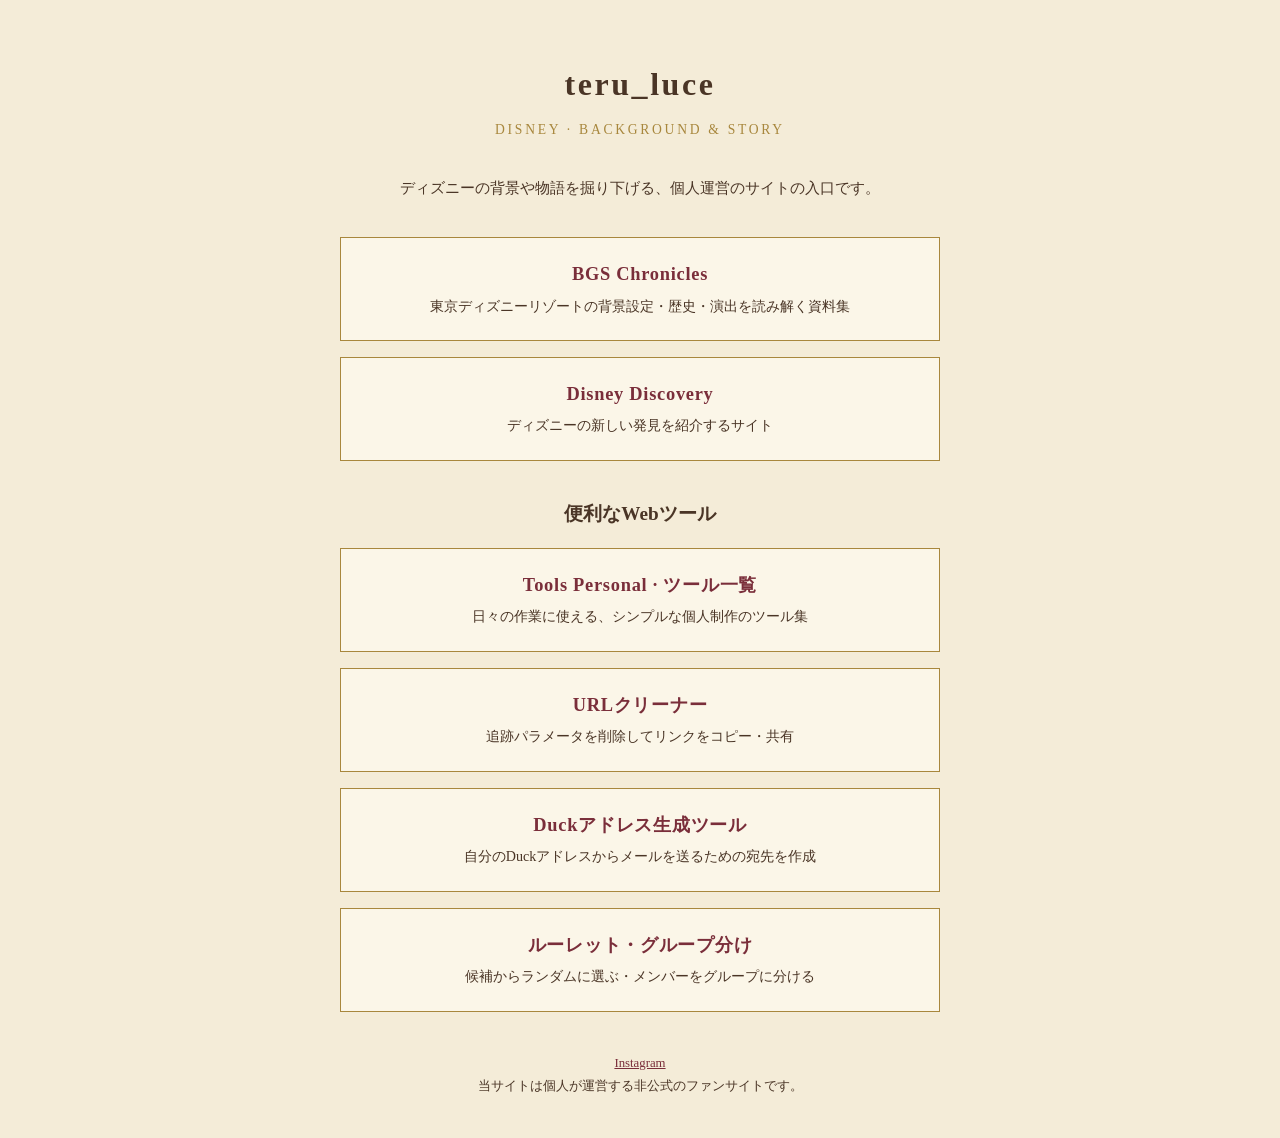
==== commit 346bce61: "Link all personal tools from site home" ====
--- a/index.html
+++ b/index.html
@@ -4,7 +4,7 @@
 <meta charset="UTF-8">
 <meta name="viewport" content="width=device-width, initial-scale=1.0">
 <title>teru_luce｜ディズニーの背景と物語を読み解くサイト</title>
-<meta name="description" content="teru_luce が運営するディズニー系サイトの入口。東京ディズニーリゾートの背景設定を掘り下げる「BGS Chronicles」と、「Disney Discovery」へご案内します。">
+<meta name="description" content="teru_luce が運営するディズニー系サイトの入口。東京ディズニーリゾートの背景設定を掘り下げる「BGS Chronicles」、「Disney Discovery」、便利なWebツール集「Tools Personal」へご案内します。">
 <link rel="canonical" href="https://teruluce.github.io/">
 <meta name="robots" content="index, follow">
 <meta name="google-site-verification" content="zLBYiGLGMSOyAt6KTi6eiYIEG0wV0U4FlxwKekiUQoc" />
@@ -38,6 +38,8 @@
   .card strong { display:block; color:var(--burgundy); font-size:1.15rem; letter-spacing:.04em; }
   .card span { font-size:.88rem; }
   .card:hover { background:#fff; }
+  h2 { margin: 36px 0 16px; font-size: 1.2rem; }
+  .card:focus-visible { outline: 3px solid var(--burgundy); outline-offset: 3px; }
   footer { margin-top:40px; font-size:.8rem; }
   footer a { color:var(--burgundy); }
 </style>
@@ -58,6 +60,13 @@
     <span>ディズニーの新しい発見を紹介するサイト</span>
   </a>
 
+  <section aria-labelledby="tools-title">
+    <h2 id="tools-title">便利なWebツール</h2>
+    <a class="card" href="./tools/"><strong>Tools Personal · ツール一覧</strong><span>日々の作業に使える、シンプルな個人制作のツール集</span></a>
+    <a class="card" href="./tools/url-cleaner/"><strong>URLクリーナー</strong><span>追跡パラメータを削除してリンクをコピー・共有</span></a>
+    <a class="card" href="./tools/duckmail/"><strong>Duckアドレス生成ツール</strong><span>自分のDuckアドレスからメールを送るための宛先を作成</span></a>
+    <a class="card" href="./tools/roulette/"><strong>ルーレット・グループ分け</strong><span>候補からランダムに選ぶ・メンバーをグループに分ける</span></a>
+  </section>
   <footer>
     <a href="https://www.instagram.com/teru_luce_">Instagram</a><br>
     当サイトは個人が運営する非公式のファンサイトです。
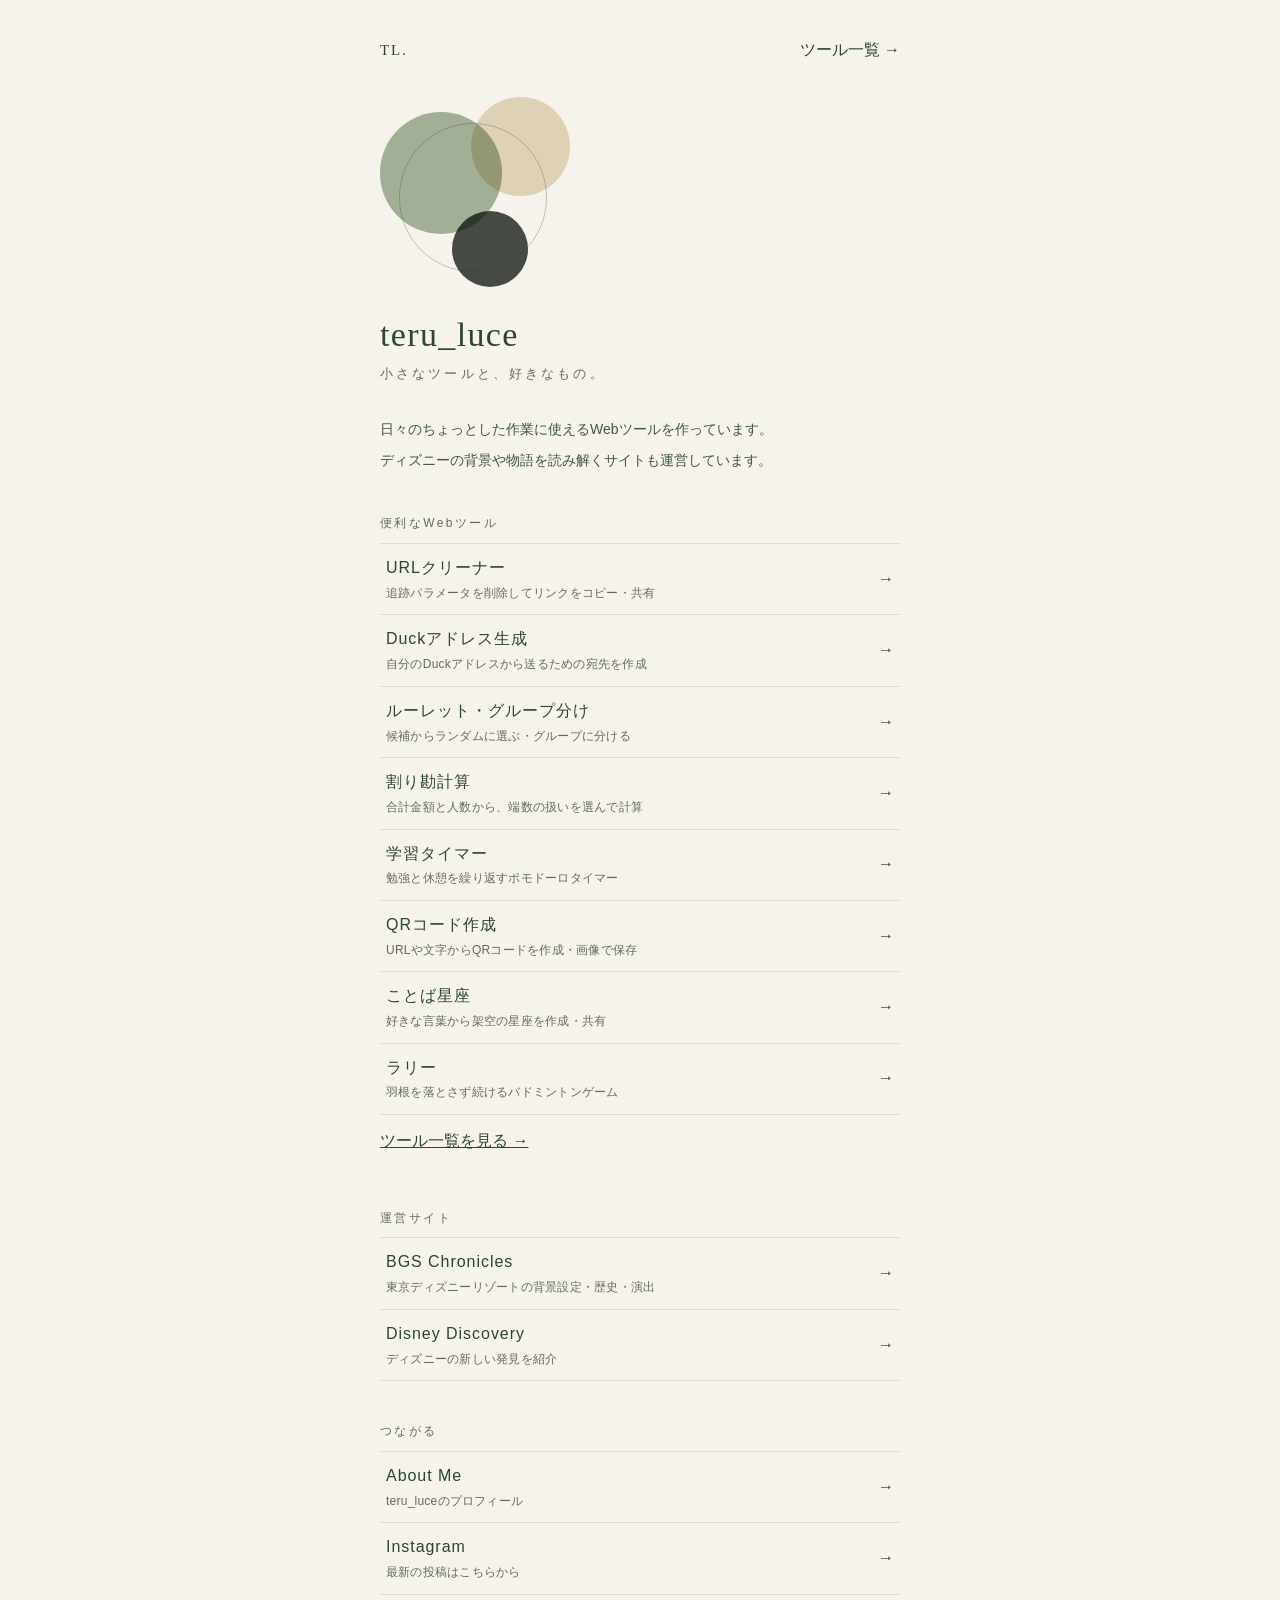
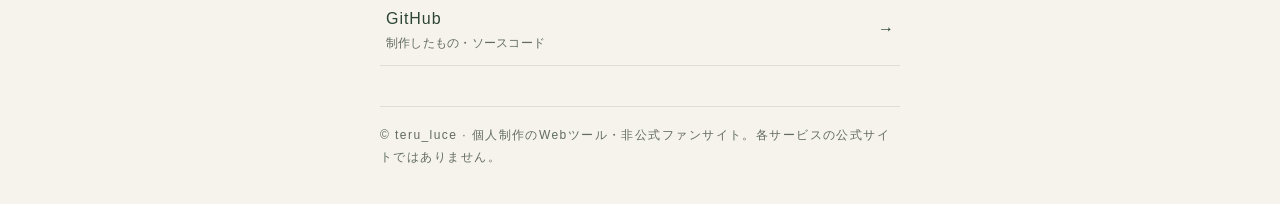
==== commit c6860966: "Unify public home and tools with personal site model" ====
--- a/index.html
+++ b/index.html
@@ -1,76 +1,134 @@
-<!DOCTYPE html>
-<html lang="ja">
-<head>
-<meta charset="UTF-8">
-<meta name="viewport" content="width=device-width, initial-scale=1.0">
-<title>teru_luce｜ディズニーの背景と物語を読み解くサイト</title>
-<meta name="description" content="teru_luce が運営するディズニー系サイトの入口。東京ディズニーリゾートの背景設定を掘り下げる「BGS Chronicles」、「Disney Discovery」、便利なWebツール集「Tools Personal」へご案内します。">
+<!doctype html><html lang="ja"><head><meta charset="utf-8"><meta name="viewport" content="width=device-width,initial-scale=1"><meta name="referrer" content="no-referrer">
+<meta name="google-site-verification" content="zLBYiGLGMSOyAt6KTi6eiYIEG0wV0U4FlxwKekiUQoc">
+<script type="application/ld+json">{"@context":"https://schema.org","@type":"WebSite","name":"teru_luce","url":"https://teruluce.github.io/"}</script>
+<style>
+    :root {
+      color-scheme: light;
+      --bg: #f6f3ec;
+      --ink: #2c4536;
+      --sage: #a8b8a2;
+      --sage-soft: #e3e8dd;
+      --sand: #e7dcc5;
+      --muted: #75806f;
+      --line: #d9d6cb;
+      --serif: Georgia, "Times New Roman", serif;
+    }
+    * { box-sizing: border-box; }
+    html, body { height: 100%; }
+    body {
+      margin: 0;
+      background: var(--bg);
+      color: var(--ink);
+      font-family: -apple-system, BlinkMacSystemFont, "Segoe UI", "Hiragino Sans", "Noto Sans JP", sans-serif;
+      line-height: 1.8;
+      -webkit-text-size-adjust: 100%;
+    }
+    a { color: inherit; text-decoration: none; }
+    a:focus-visible { outline: 2px solid var(--ink); outline-offset: 4px; }
+
+    .page {
+      min-height: 100%;
+      width: min(100% - 40px, 520px);
+      margin-inline: auto;
+      display: flex;
+      flex-direction: column;
+      padding: 24px 0 28px;
+    }
+    .mark {
+      font-family: var(--serif);
+      font-size: 15px;
+      letter-spacing: .12em;
+    }
+    .topbar { display: flex; align-items: center; justify-content: space-between; }
+    .lang { display: flex; align-items: center; gap: 4px; font-size: 12px; letter-spacing: .12em; color: var(--muted); }
+    .lang button {
+      min-width: 40px; min-height: 40px; padding: 0;
+      border: 0; background: none; font: inherit; letter-spacing: inherit;
+      color: var(--muted); cursor: pointer;
+    }
+    .lang button[aria-pressed="true"] { color: var(--ink); border-bottom: 1px solid var(--ink); }
+    .lang button:focus-visible { outline: 2px solid var(--ink); outline-offset: 2px; }
+    main { flex: 1; padding: 32px 0 40px; }
+
+    /* 重なり合う円 */
+    .shapes {
+      position: relative;
+      width: min(46vw, 190px);
+      aspect-ratio: 1;
+      margin: 0 0 28px;
+    }
+    .shapes span { position: absolute; border-radius: 50%; mix-blend-mode: multiply; }
+    .shapes .c1 { width: 64%; aspect-ratio: 1; left: 0; top: 8%; background: var(--sage); }
+    .shapes .c2 { width: 52%; aspect-ratio: 1; right: 0; top: 0; background: var(--sand); }
+    .shapes .c3 { width: 40%; aspect-ratio: 1; left: 38%; bottom: 0; background: var(--ink); opacity: .9; }
+    .shapes .c4 {
+      width: 78%; aspect-ratio: 1; left: 10%; top: 14%;
+      border: 1px solid var(--ink); background: none; mix-blend-mode: normal; opacity: .28;
+    }
+
+    h1 {
+      margin: 0;
+      font-family: var(--serif);
+      font-weight: 500;
+      font-size: clamp(24px, 7vw, 34px);
+      line-height: 1.2;
+      letter-spacing: .04em;
+    }
+    .jp { margin: 6px 0 0; font-size: 13px; letter-spacing: .24em; color: var(--muted); }
+
+    .hello { margin: 32px 0 0; font-size: 14px; color: #3f5646; }
+    .hello p { margin: 0 0 6px; }
+
+    .connect-label {
+      margin: 40px 0 8px;
+      font-size: 12px;
+      letter-spacing: .2em;
+      color: var(--muted);
+    }
+    .links { list-style: none; margin: 0; padding: 0; border-top: 1px solid var(--line); }
+    .links li { border-bottom: 1px solid var(--line); }
+    .row {
+      display: flex;
+      align-items: center;
+      justify-content: space-between;
+      gap: 16px;
+      min-height: 68px;
+      padding: 10px 6px;
+      transition: background-color .2s ease;
+    }
+    .row:hover { background: var(--sage-soft); }
+    .row .name { display: block; font-size: 16px; letter-spacing: .06em; }
+    .row .note { display: block; font-size: 12px; color: var(--muted); letter-spacing: .02em; word-break: break-all; }
+    .row .arrow { flex: none; font-size: 16px; }
+
+    footer {
+      padding-top: 18px;
+      border-top: 1px solid var(--line);
+      font-size: 10px;
+      letter-spacing: .12em;
+      color: var(--muted);
+    }
+    @media (min-width: 640px) {
+      .page { padding-top: 36px; padding-bottom: 36px; }
+    }
+    @media (prefers-reduced-motion: reduce) {
+      .row { transition: none; }
+    }
+  h2 { font-size:14px; font-weight:500; } .intro { padding:0; } .home-tools { margin-top:32px; } .all-tools { display:inline-flex; padding:12px 0; text-decoration:underline; } </style><title>teru_luce｜便利なWebツールと制作サイト</title>
+<meta name="description" content="URLクリーナー・QRコード・割り勘・学習タイマーなどのWebツールと、teru_luceが運営するサイトをご案内します。">
+<meta name="robots" content="index,follow">
+<meta name="theme-color" content="#f7f5ef">
 <link rel="canonical" href="https://teruluce.github.io/">
-<meta name="robots" content="index, follow">
-<meta name="google-site-verification" content="zLBYiGLGMSOyAt6KTi6eiYIEG0wV0U4FlxwKekiUQoc" />
+<link rel="icon" href="./tools/favicon.svg" type="image/svg+xml">
 <meta property="og:type" content="website">
-<meta property="og:site_name" content="teru_luce">
-<meta property="og:title" content="teru_luce">
-<meta property="og:description" content="ディズニーの背景と物語を読み解くサイトの入口。">
+<meta property="og:site_name" content="Tools Personal / teru_luce">
+<meta property="og:title" content="teru_luce｜便利なWebツールと制作サイト">
+<meta property="og:description" content="URLクリーナー・QRコード・割り勘・学習タイマーなどのWebツールと、teru_luceが運営するサイトをご案内します。">
 <meta property="og:url" content="https://teruluce.github.io/">
 <meta property="og:locale" content="ja_JP">
-<script type="application/ld+json">
-{
-  "@context": "https://schema.org",
-  "@type": "WebSite",
-  "name": "teru_luce",
-  "alternateName": "teru_luce_",
-  "url": "https://teruluce.github.io/"
-}
-</script>
-<style>
-  :root { --paper:#f4ecd8; --ink:#4a3526; --burgundy:#7a2e3a; --gold:#a8873d; }
-  * { box-sizing: border-box; }
-  body { margin:0; background:var(--paper); color:var(--ink);
-         font-family: "Hiragino Mincho ProN","Yu Mincho",Georgia,serif;
-         line-height:1.8; }
-  main { max-width:640px; margin:0 auto; padding:56px 20px 40px; text-align:center; }
-  h1 { font-size:2rem; letter-spacing:.08em; margin:0 0 4px; }
-  .sub { color:var(--gold); font-size:.85rem; letter-spacing:.2em; margin-bottom:32px; }
-  .lead { font-size:.95rem; margin-bottom:36px; }
-  .card { display:block; text-decoration:none; color:inherit; background:#fbf6e8;
-          border:1px solid var(--gold); padding:20px 18px; margin:0 0 16px; }
-  .card strong { display:block; color:var(--burgundy); font-size:1.15rem; letter-spacing:.04em; }
-  .card span { font-size:.88rem; }
-  .card:hover { background:#fff; }
-  h2 { margin: 36px 0 16px; font-size: 1.2rem; }
-  .card:focus-visible { outline: 3px solid var(--burgundy); outline-offset: 3px; }
-  footer { margin-top:40px; font-size:.8rem; }
-  footer a { color:var(--burgundy); }
-</style>
-</head>
-<body>
-<main>
-  <h1>teru_luce</h1>
-  <div class="sub">DISNEY · BACKGROUND &amp; STORY</div>
-  <p class="lead">ディズニーの背景や物語を掘り下げる、個人運営のサイトの入口です。</p>
-
-  <a class="card" href="https://teruluce.github.io/disney-bgs/">
-    <strong>BGS Chronicles</strong>
-    <span>東京ディズニーリゾートの背景設定・歴史・演出を読み解く資料集</span>
-  </a>
-
-  <a class="card" href="https://teruluce.github.io/disney-discovery/">
-    <strong>Disney Discovery</strong>
-    <span>ディズニーの新しい発見を紹介するサイト</span>
-  </a>
-
-  <section aria-labelledby="tools-title">
-    <h2 id="tools-title">便利なWebツール</h2>
-    <a class="card" href="./tools/"><strong>Tools Personal · ツール一覧</strong><span>日々の作業に使える、シンプルな個人制作のツール集</span></a>
-    <a class="card" href="./tools/url-cleaner/"><strong>URLクリーナー</strong><span>追跡パラメータを削除してリンクをコピー・共有</span></a>
-    <a class="card" href="./tools/duckmail/"><strong>Duckアドレス生成ツール</strong><span>自分のDuckアドレスからメールを送るための宛先を作成</span></a>
-    <a class="card" href="./tools/roulette/"><strong>ルーレット・グループ分け</strong><span>候補からランダムに選ぶ・メンバーをグループに分ける</span></a>
-  </section>
-  <footer>
-    <a href="https://www.instagram.com/teru_luce_">Instagram</a><br>
-    当サイトは個人が運営する非公式のファンサイトです。
-  </footer>
-</main>
-</body>
-</html>
+<meta name="twitter:card" content="summary">
+<meta name="twitter:title" content="teru_luce｜便利なWebツールと制作サイト">
+<meta name="twitter:description" content="URLクリーナー・QRコード・割り勘・学習タイマーなどのWebツールと、teru_luceが運営するサイトをご案内します。">
+<link rel="stylesheet" href="./tools/site.css">
+<style>body { padding:0; background:#f6f3ec; color:#2c4536; } .page { width:min(100% - 40px,520px); } main { background:transparent; border:0; border-radius:0; box-shadow:none; margin-top:0; } footer { text-align:left; } </style></head><body><div class="page"><div class="topbar"><a class="mark" href="./" aria-label="teru_luce ホーム">TL.</a><a href="./tools/">ツール一覧 →</a></div><main id="top"><div class="shapes" aria-hidden="true"><span class="c1"></span><span class="c2"></span><span class="c3"></span><span class="c4"></span></div><h1>teru_luce</h1><p class="jp">小さなツールと、好きなもの。</p><div class="hello"><p>日々のちょっとした作業に使えるWebツールを作っています。</p><p>ディズニーの背景や物語を読み解くサイトも運営しています。</p></div>
+<section class="home-tools" aria-labelledby="tools-title"><h2 id="tools-title" class="connect-label">便利なWebツール</h2><ul class="links"><li><a class="row" href="./tools/url-cleaner/"><span><span class="name">URLクリーナー</span><span class="note">追跡パラメータを削除してリンクをコピー・共有</span></span><span class="arrow" aria-hidden="true">→</span></a></li><li><a class="row" href="./tools/duckmail/"><span><span class="name">Duckアドレス生成</span><span class="note">自分のDuckアドレスから送るための宛先を作成</span></span><span class="arrow" aria-hidden="true">→</span></a></li><li><a class="row" href="./tools/roulette/"><span><span class="name">ルーレット・グループ分け</span><span class="note">候補からランダムに選ぶ・グループに分ける</span></span><span class="arrow" aria-hidden="true">→</span></a></li><li><a class="row" href="./tools/split/"><span><span class="name">割り勘計算</span><span class="note">合計金額と人数から、端数の扱いを選んで計算</span></span><span class="arrow" aria-hidden="true">→</span></a></li><li><a class="row" href="./tools/timer/"><span><span class="name">学習タイマー</span><span class="note">勉強と休憩を繰り返すポモドーロタイマー</span></span><span class="arrow" aria-hidden="true">→</span></a></li><li><a class="row" href="./tools/qr/"><span><span class="name">QRコード作成</span><span class="note">URLや文字からQRコードを作成・画像で保存</span></span><span class="arrow" aria-hidden="true">→</span></a></li><li><a class="row" href="./tools/constellation/"><span><span class="name">ことば星座</span><span class="note">好きな言葉から架空の星座を作成・共有</span></span><span class="arrow" aria-hidden="true">→</span></a></li><li><a class="row" href="./tools/rally/"><span><span class="name">ラリー</span><span class="note">羽根を落とさず続けるバドミントンゲーム</span></span><span class="arrow" aria-hidden="true">→</span></a></li></ul><a class="all-tools" href="./tools/">ツール一覧を見る →</a></section><section aria-labelledby="sites-title"><h2 id="sites-title" class="connect-label">運営サイト</h2><ul class="links"><li><a class="row" href="./disney-bgs/"><span><span class="name">BGS Chronicles</span><span class="note">東京ディズニーリゾートの背景設定・歴史・演出</span></span><span class="arrow" aria-hidden="true">→</span></a></li><li><a class="row" href="./disney-discovery/"><span><span class="name">Disney Discovery</span><span class="note">ディズニーの新しい発見を紹介</span></span><span class="arrow" aria-hidden="true">→</span></a></li></ul></section><section aria-labelledby="connect-title"><h2 id="connect-title" class="connect-label">つながる</h2><ul class="links"><li><a class="row" href="./aboutme/"><span><span class="name">About Me</span><span class="note">teru_luceのプロフィール</span></span><span class="arrow" aria-hidden="true">→</span></a></li><li><a class="row" href="https://www.instagram.com/teru_luce_/"><span><span class="name">Instagram</span><span class="note">最新の投稿はこちらから</span></span><span class="arrow" aria-hidden="true">→</span></a></li><li><a class="row" href="https://github.com/teruluce"><span><span class="name">GitHub</span><span class="note">制作したもの・ソースコード</span></span><span class="arrow" aria-hidden="true">→</span></a></li></ul></section></main><footer>© teru_luce · 個人制作のWebツール・非公式ファンサイト。各サービスの公式サイトではありません。</footer></div></body></html>
--- a/tools/site.css
+++ b/tools/site.css
@@ -0,0 +1,18 @@
+/* 個人側の生成り・グリーンを公開サイト全体で共有 */
+:root { color-scheme:light; --bg:#f7f5ef; --paper:#fffefa; --surface:#fffefa; --ink:#333b33; --muted:#626c5e; --green:#879982; --green-dark:#526b54; --accent:#526b54; --accent-hover:#405642; --line:#deded2; --soft:#e8ede3; --radius:22px; }
+body { background:radial-gradient(circle at 8% 8%,#e4e9dc 0,#e4e9dc 95px,transparent 96px),radial-gradient(circle at 94% 80%,#eee8dc 0,#eee8dc 125px,transparent 126px),var(--bg); color:var(--ink); }
+.page,.shell { width:100%; max-width:680px; margin-inline:auto; }
+header { background:var(--paper); border-color:var(--line); }
+.toolnav { display:flex; flex-wrap:wrap; gap:8px; margin:0 0 22px; }
+.toolnav a { display:inline-flex; align-items:center; min-height:40px; padding:4px 12px; border:1px solid var(--line); border-radius:999px; color:var(--muted); font-size:12px; text-decoration:none; }
+.toolnav a:hover,.toolnav a[aria-current=page] { background:var(--soft); color:var(--green-dark); }
+.guide,.notice { margin-top:18px; padding:20px; border:1px solid var(--line); border-radius:var(--radius); background:var(--paper); color:var(--muted); font-size:13px; }
+.guide h2,.notice h2 { color:var(--ink); font-size:18px; font-family:inherit; }
+.guide p,.guide li,.notice p { color:var(--muted); }
+.guide a,.notice a,footer a { color:var(--green-dark); text-decoration:underline; text-underline-offset:3px; }
+footer { font-size:12px; overflow-wrap:anywhere; }
+:focus-visible { outline:3px solid var(--green-dark); outline-offset:3px; }
+.result,.group-result { background:var(--soft); border-color:var(--line); }
+button.primary,.button-link.primary { background:var(--green-dark); border-color:var(--green-dark); }
+input,textarea,select { font-size:16px; }
+@media(prefers-reduced-motion:reduce) { *,*::before,*::after { scroll-behavior:auto!important; transition-duration:.01ms!important; } }
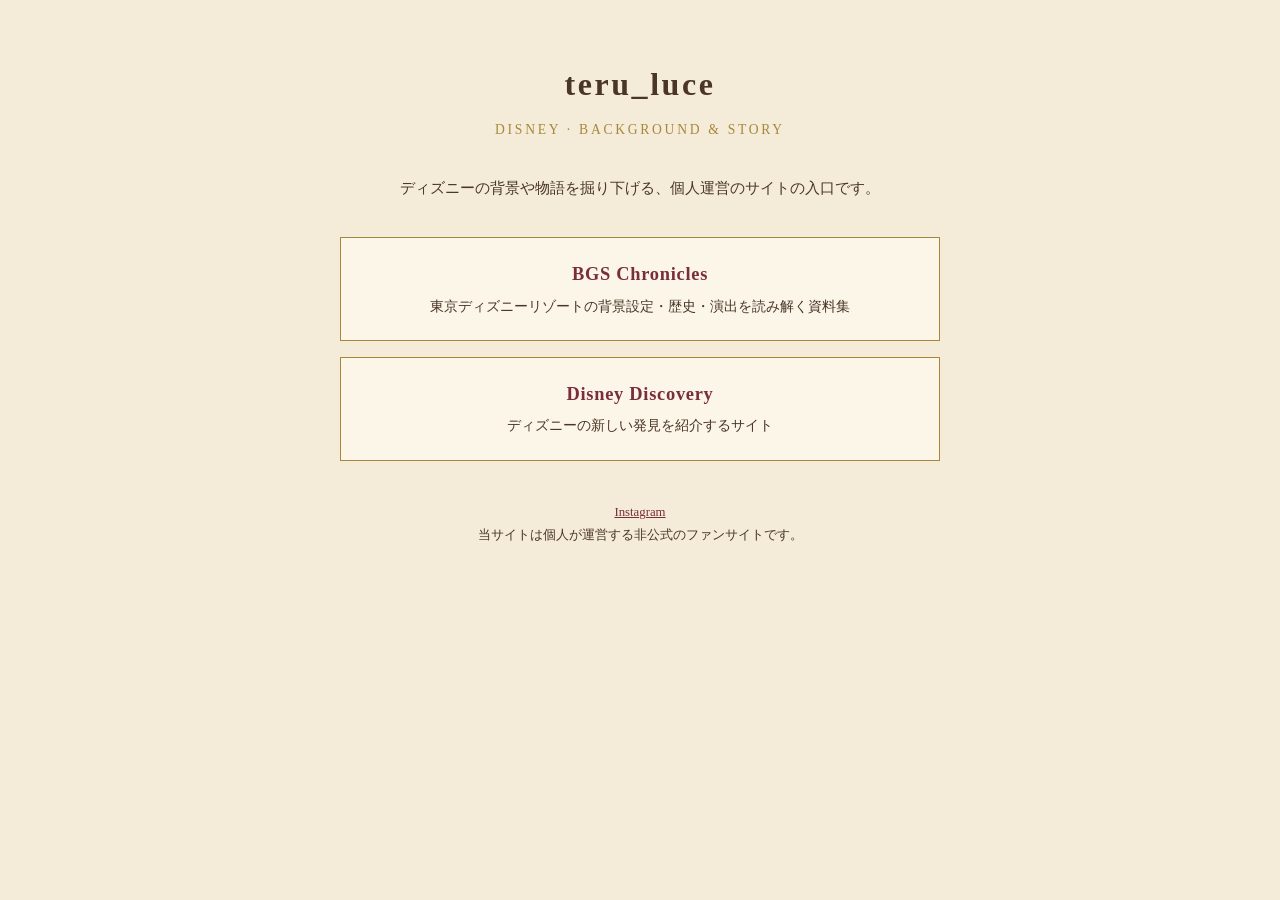
==== commit 0db5d730: "Move tools to dedicated repository and separate Disney entry" ====
--- a/index.html
+++ b/index.html
@@ -1,134 +1,70 @@
-<!doctype html><html lang="ja"><head><meta charset="utf-8"><meta name="viewport" content="width=device-width,initial-scale=1"><meta name="referrer" content="no-referrer">
-<meta name="google-site-verification" content="zLBYiGLGMSOyAt6KTi6eiYIEG0wV0U4FlxwKekiUQoc">
-<script type="application/ld+json">{"@context":"https://schema.org","@type":"WebSite","name":"teru_luce","url":"https://teruluce.github.io/"}</script>
-<style>
-    :root {
-      color-scheme: light;
-      --bg: #f6f3ec;
-      --ink: #2c4536;
-      --sage: #a8b8a2;
-      --sage-soft: #e3e8dd;
-      --sand: #e7dcc5;
-      --muted: #75806f;
-      --line: #d9d6cb;
-      --serif: Georgia, "Times New Roman", serif;
-    }
-    * { box-sizing: border-box; }
-    html, body { height: 100%; }
-    body {
-      margin: 0;
-      background: var(--bg);
-      color: var(--ink);
-      font-family: -apple-system, BlinkMacSystemFont, "Segoe UI", "Hiragino Sans", "Noto Sans JP", sans-serif;
-      line-height: 1.8;
-      -webkit-text-size-adjust: 100%;
-    }
-    a { color: inherit; text-decoration: none; }
-    a:focus-visible { outline: 2px solid var(--ink); outline-offset: 4px; }
-
-    .page {
-      min-height: 100%;
-      width: min(100% - 40px, 520px);
-      margin-inline: auto;
-      display: flex;
-      flex-direction: column;
-      padding: 24px 0 28px;
-    }
-    .mark {
-      font-family: var(--serif);
-      font-size: 15px;
-      letter-spacing: .12em;
-    }
-    .topbar { display: flex; align-items: center; justify-content: space-between; }
-    .lang { display: flex; align-items: center; gap: 4px; font-size: 12px; letter-spacing: .12em; color: var(--muted); }
-    .lang button {
-      min-width: 40px; min-height: 40px; padding: 0;
-      border: 0; background: none; font: inherit; letter-spacing: inherit;
-      color: var(--muted); cursor: pointer;
-    }
-    .lang button[aria-pressed="true"] { color: var(--ink); border-bottom: 1px solid var(--ink); }
-    .lang button:focus-visible { outline: 2px solid var(--ink); outline-offset: 2px; }
-    main { flex: 1; padding: 32px 0 40px; }
-
-    /* 重なり合う円 */
-    .shapes {
-      position: relative;
-      width: min(46vw, 190px);
-      aspect-ratio: 1;
-      margin: 0 0 28px;
-    }
-    .shapes span { position: absolute; border-radius: 50%; mix-blend-mode: multiply; }
-    .shapes .c1 { width: 64%; aspect-ratio: 1; left: 0; top: 8%; background: var(--sage); }
-    .shapes .c2 { width: 52%; aspect-ratio: 1; right: 0; top: 0; background: var(--sand); }
-    .shapes .c3 { width: 40%; aspect-ratio: 1; left: 38%; bottom: 0; background: var(--ink); opacity: .9; }
-    .shapes .c4 {
-      width: 78%; aspect-ratio: 1; left: 10%; top: 14%;
-      border: 1px solid var(--ink); background: none; mix-blend-mode: normal; opacity: .28;
-    }
-
-    h1 {
-      margin: 0;
-      font-family: var(--serif);
-      font-weight: 500;
-      font-size: clamp(24px, 7vw, 34px);
-      line-height: 1.2;
-      letter-spacing: .04em;
-    }
-    .jp { margin: 6px 0 0; font-size: 13px; letter-spacing: .24em; color: var(--muted); }
-
-    .hello { margin: 32px 0 0; font-size: 14px; color: #3f5646; }
-    .hello p { margin: 0 0 6px; }
-
-    .connect-label {
-      margin: 40px 0 8px;
-      font-size: 12px;
-      letter-spacing: .2em;
-      color: var(--muted);
-    }
-    .links { list-style: none; margin: 0; padding: 0; border-top: 1px solid var(--line); }
-    .links li { border-bottom: 1px solid var(--line); }
-    .row {
-      display: flex;
-      align-items: center;
-      justify-content: space-between;
-      gap: 16px;
-      min-height: 68px;
-      padding: 10px 6px;
-      transition: background-color .2s ease;
-    }
-    .row:hover { background: var(--sage-soft); }
-    .row .name { display: block; font-size: 16px; letter-spacing: .06em; }
-    .row .note { display: block; font-size: 12px; color: var(--muted); letter-spacing: .02em; word-break: break-all; }
-    .row .arrow { flex: none; font-size: 16px; }
-
-    footer {
-      padding-top: 18px;
-      border-top: 1px solid var(--line);
-      font-size: 10px;
-      letter-spacing: .12em;
-      color: var(--muted);
-    }
-    @media (min-width: 640px) {
-      .page { padding-top: 36px; padding-bottom: 36px; }
-    }
-    @media (prefers-reduced-motion: reduce) {
-      .row { transition: none; }
-    }
-  h2 { font-size:14px; font-weight:500; } .intro { padding:0; } .home-tools { margin-top:32px; } .all-tools { display:inline-flex; padding:12px 0; text-decoration:underline; } </style><title>teru_luce｜便利なWebツールと制作サイト</title>
-<meta name="description" content="URLクリーナー・QRコード・割り勘・学習タイマーなどのWebツールと、teru_luceが運営するサイトをご案内します。">
-<meta name="robots" content="index,follow">
-<meta name="theme-color" content="#f7f5ef">
+<!DOCTYPE html>
+<html lang="ja">
+<head>
+<meta charset="UTF-8">
+<meta name="viewport" content="width=device-width, initial-scale=1.0">
+<link rel="icon" href="./aboutme/favicon.svg" type="image/svg+xml">
+<title>teru_luce｜ディズニーの背景と物語を読み解くサイト</title>
+<meta name="description" content="teru_luce が運営するディズニー系サイトの入口。東京ディズニーリゾートの背景設定を掘り下げる「BGS Chronicles」と、「Disney Discovery」へご案内します。">
 <link rel="canonical" href="https://teruluce.github.io/">
-<link rel="icon" href="./tools/favicon.svg" type="image/svg+xml">
+<meta name="robots" content="index, follow">
+<meta name="google-site-verification" content="zLBYiGLGMSOyAt6KTi6eiYIEG0wV0U4FlxwKekiUQoc" />
 <meta property="og:type" content="website">
-<meta property="og:site_name" content="Tools Personal / teru_luce">
-<meta property="og:title" content="teru_luce｜便利なWebツールと制作サイト">
-<meta property="og:description" content="URLクリーナー・QRコード・割り勘・学習タイマーなどのWebツールと、teru_luceが運営するサイトをご案内します。">
+<meta property="og:site_name" content="teru_luce">
+<meta property="og:title" content="teru_luce">
+<meta property="og:description" content="ディズニーの背景と物語を読み解くサイトの入口。">
 <meta property="og:url" content="https://teruluce.github.io/">
 <meta property="og:locale" content="ja_JP">
-<meta name="twitter:card" content="summary">
-<meta name="twitter:title" content="teru_luce｜便利なWebツールと制作サイト">
-<meta name="twitter:description" content="URLクリーナー・QRコード・割り勘・学習タイマーなどのWebツールと、teru_luceが運営するサイトをご案内します。">
-<link rel="stylesheet" href="./tools/site.css">
-<style>body { padding:0; background:#f6f3ec; color:#2c4536; } .page { width:min(100% - 40px,520px); } main { background:transparent; border:0; border-radius:0; box-shadow:none; margin-top:0; } footer { text-align:left; } </style></head><body><div class="page"><div class="topbar"><a class="mark" href="./" aria-label="teru_luce ホーム">TL.</a><a href="./tools/">ツール一覧 →</a></div><main id="top"><div class="shapes" aria-hidden="true"><span class="c1"></span><span class="c2"></span><span class="c3"></span><span class="c4"></span></div><h1>teru_luce</h1><p class="jp">小さなツールと、好きなもの。</p><div class="hello"><p>日々のちょっとした作業に使えるWebツールを作っています。</p><p>ディズニーの背景や物語を読み解くサイトも運営しています。</p></div>
-<section class="home-tools" aria-labelledby="tools-title"><h2 id="tools-title" class="connect-label">便利なWebツール</h2><ul class="links"><li><a class="row" href="./tools/url-cleaner/"><span><span class="name">URLクリーナー</span><span class="note">追跡パラメータを削除してリンクをコピー・共有</span></span><span class="arrow" aria-hidden="true">→</span></a></li><li><a class="row" href="./tools/duckmail/"><span><span class="name">Duckアドレス生成</span><span class="note">自分のDuckアドレスから送るための宛先を作成</span></span><span class="arrow" aria-hidden="true">→</span></a></li><li><a class="row" href="./tools/roulette/"><span><span class="name">ルーレット・グループ分け</span><span class="note">候補からランダムに選ぶ・グループに分ける</span></span><span class="arrow" aria-hidden="true">→</span></a></li><li><a class="row" href="./tools/split/"><span><span class="name">割り勘計算</span><span class="note">合計金額と人数から、端数の扱いを選んで計算</span></span><span class="arrow" aria-hidden="true">→</span></a></li><li><a class="row" href="./tools/timer/"><span><span class="name">学習タイマー</span><span class="note">勉強と休憩を繰り返すポモドーロタイマー</span></span><span class="arrow" aria-hidden="true">→</span></a></li><li><a class="row" href="./tools/qr/"><span><span class="name">QRコード作成</span><span class="note">URLや文字からQRコードを作成・画像で保存</span></span><span class="arrow" aria-hidden="true">→</span></a></li><li><a class="row" href="./tools/constellation/"><span><span class="name">ことば星座</span><span class="note">好きな言葉から架空の星座を作成・共有</span></span><span class="arrow" aria-hidden="true">→</span></a></li><li><a class="row" href="./tools/rally/"><span><span class="name">ラリー</span><span class="note">羽根を落とさず続けるバドミントンゲーム</span></span><span class="arrow" aria-hidden="true">→</span></a></li></ul><a class="all-tools" href="./tools/">ツール一覧を見る →</a></section><section aria-labelledby="sites-title"><h2 id="sites-title" class="connect-label">運営サイト</h2><ul class="links"><li><a class="row" href="./disney-bgs/"><span><span class="name">BGS Chronicles</span><span class="note">東京ディズニーリゾートの背景設定・歴史・演出</span></span><span class="arrow" aria-hidden="true">→</span></a></li><li><a class="row" href="./disney-discovery/"><span><span class="name">Disney Discovery</span><span class="note">ディズニーの新しい発見を紹介</span></span><span class="arrow" aria-hidden="true">→</span></a></li></ul></section><section aria-labelledby="connect-title"><h2 id="connect-title" class="connect-label">つながる</h2><ul class="links"><li><a class="row" href="./aboutme/"><span><span class="name">About Me</span><span class="note">teru_luceのプロフィール</span></span><span class="arrow" aria-hidden="true">→</span></a></li><li><a class="row" href="https://www.instagram.com/teru_luce_/"><span><span class="name">Instagram</span><span class="note">最新の投稿はこちらから</span></span><span class="arrow" aria-hidden="true">→</span></a></li><li><a class="row" href="https://github.com/teruluce"><span><span class="name">GitHub</span><span class="note">制作したもの・ソースコード</span></span><span class="arrow" aria-hidden="true">→</span></a></li></ul></section></main><footer>© teru_luce · 個人制作のWebツール・非公式ファンサイト。各サービスの公式サイトではありません。</footer></div></body></html>+<script type="application/ld+json">
+{
+  "@context": "https://schema.org",
+  "@type": "WebSite",
+  "name": "teru_luce",
+  "alternateName": "teru_luce_",
+  "url": "https://teruluce.github.io/"
+}
+</script>
+<style>
+  :root { --paper:#f4ecd8; --ink:#4a3526; --burgundy:#7a2e3a; --gold:#a8873d; }
+  * { box-sizing: border-box; }
+  body { margin:0; background:var(--paper); color:var(--ink);
+         font-family: "Hiragino Mincho ProN","Yu Mincho",Georgia,serif;
+         line-height:1.8; }
+  main { max-width:640px; margin:0 auto; padding:56px 20px 40px; text-align:center; }
+  h1 { font-size:2rem; letter-spacing:.08em; margin:0 0 4px; }
+  .sub { color:var(--gold); font-size:.85rem; letter-spacing:.2em; margin-bottom:32px; }
+  .lead { font-size:.95rem; margin-bottom:36px; }
+  .card { display:block; text-decoration:none; color:inherit; background:#fbf6e8;
+          border:1px solid var(--gold); padding:20px 18px; margin:0 0 16px; }
+  .card strong { display:block; color:var(--burgundy); font-size:1.15rem; letter-spacing:.04em; }
+  .card span { font-size:.88rem; }
+  .card:hover { background:#fff; }
+  h2 { margin: 36px 0 16px; font-size: 1.2rem; }
+  .card:focus-visible { outline: 3px solid var(--burgundy); outline-offset: 3px; }
+  footer { margin-top:40px; font-size:.8rem; }
+  footer a { color:var(--burgundy); }
+</style>
+</head>
+<body>
+<main>
+  <h1>teru_luce</h1>
+  <div class="sub">DISNEY · BACKGROUND &amp; STORY</div>
+  <p class="lead">ディズニーの背景や物語を掘り下げる、個人運営のサイトの入口です。</p>
+
+  <a class="card" href="https://teruluce.github.io/disney-bgs/">
+    <strong>BGS Chronicles</strong>
+    <span>東京ディズニーリゾートの背景設定・歴史・演出を読み解く資料集</span>
+  </a>
+
+  <a class="card" href="https://teruluce.github.io/disney-discovery/">
+    <strong>Disney Discovery</strong>
+    <span>ディズニーの新しい発見を紹介するサイト</span>
+  </a>
+
+  <footer>
+    <a href="https://www.instagram.com/teru_luce_">Instagram</a><br>
+    当サイトは個人が運営する非公式のファンサイトです。
+  </footer>
+</main>
+</body>
+</html>
